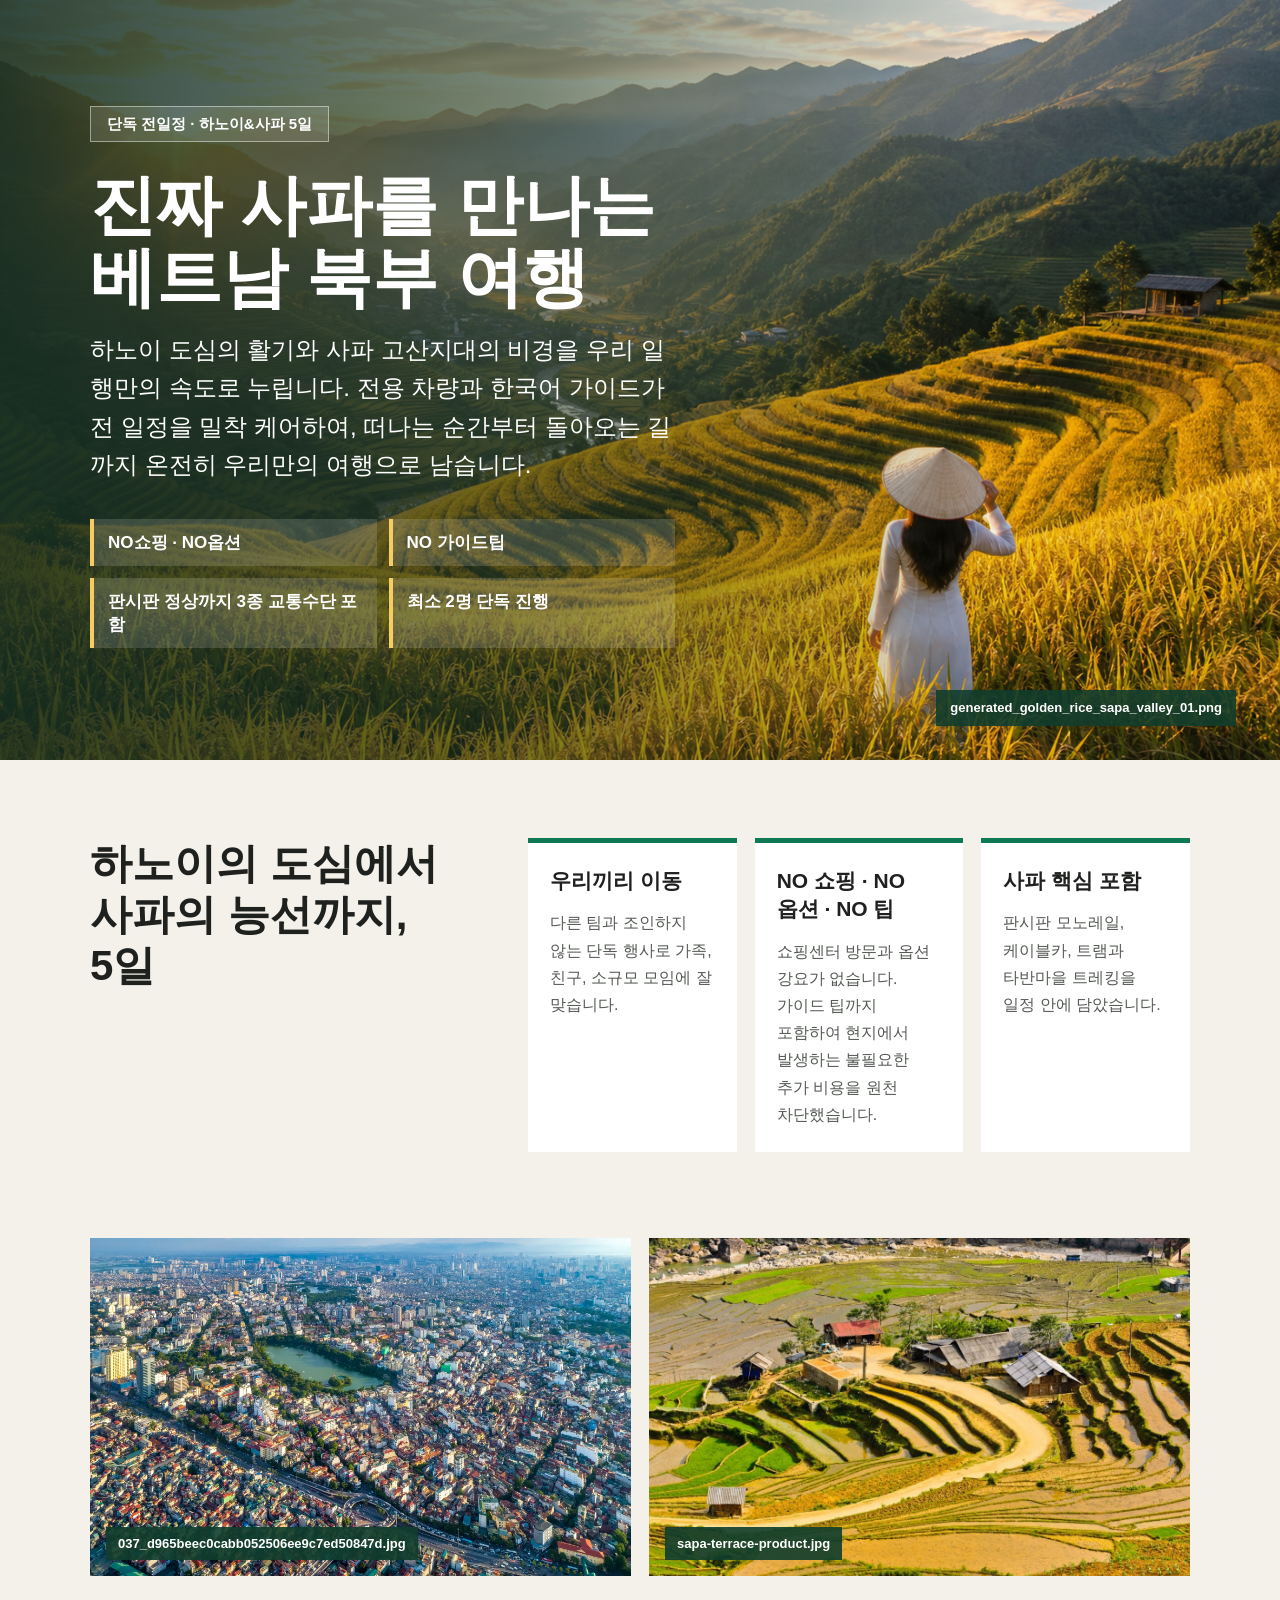
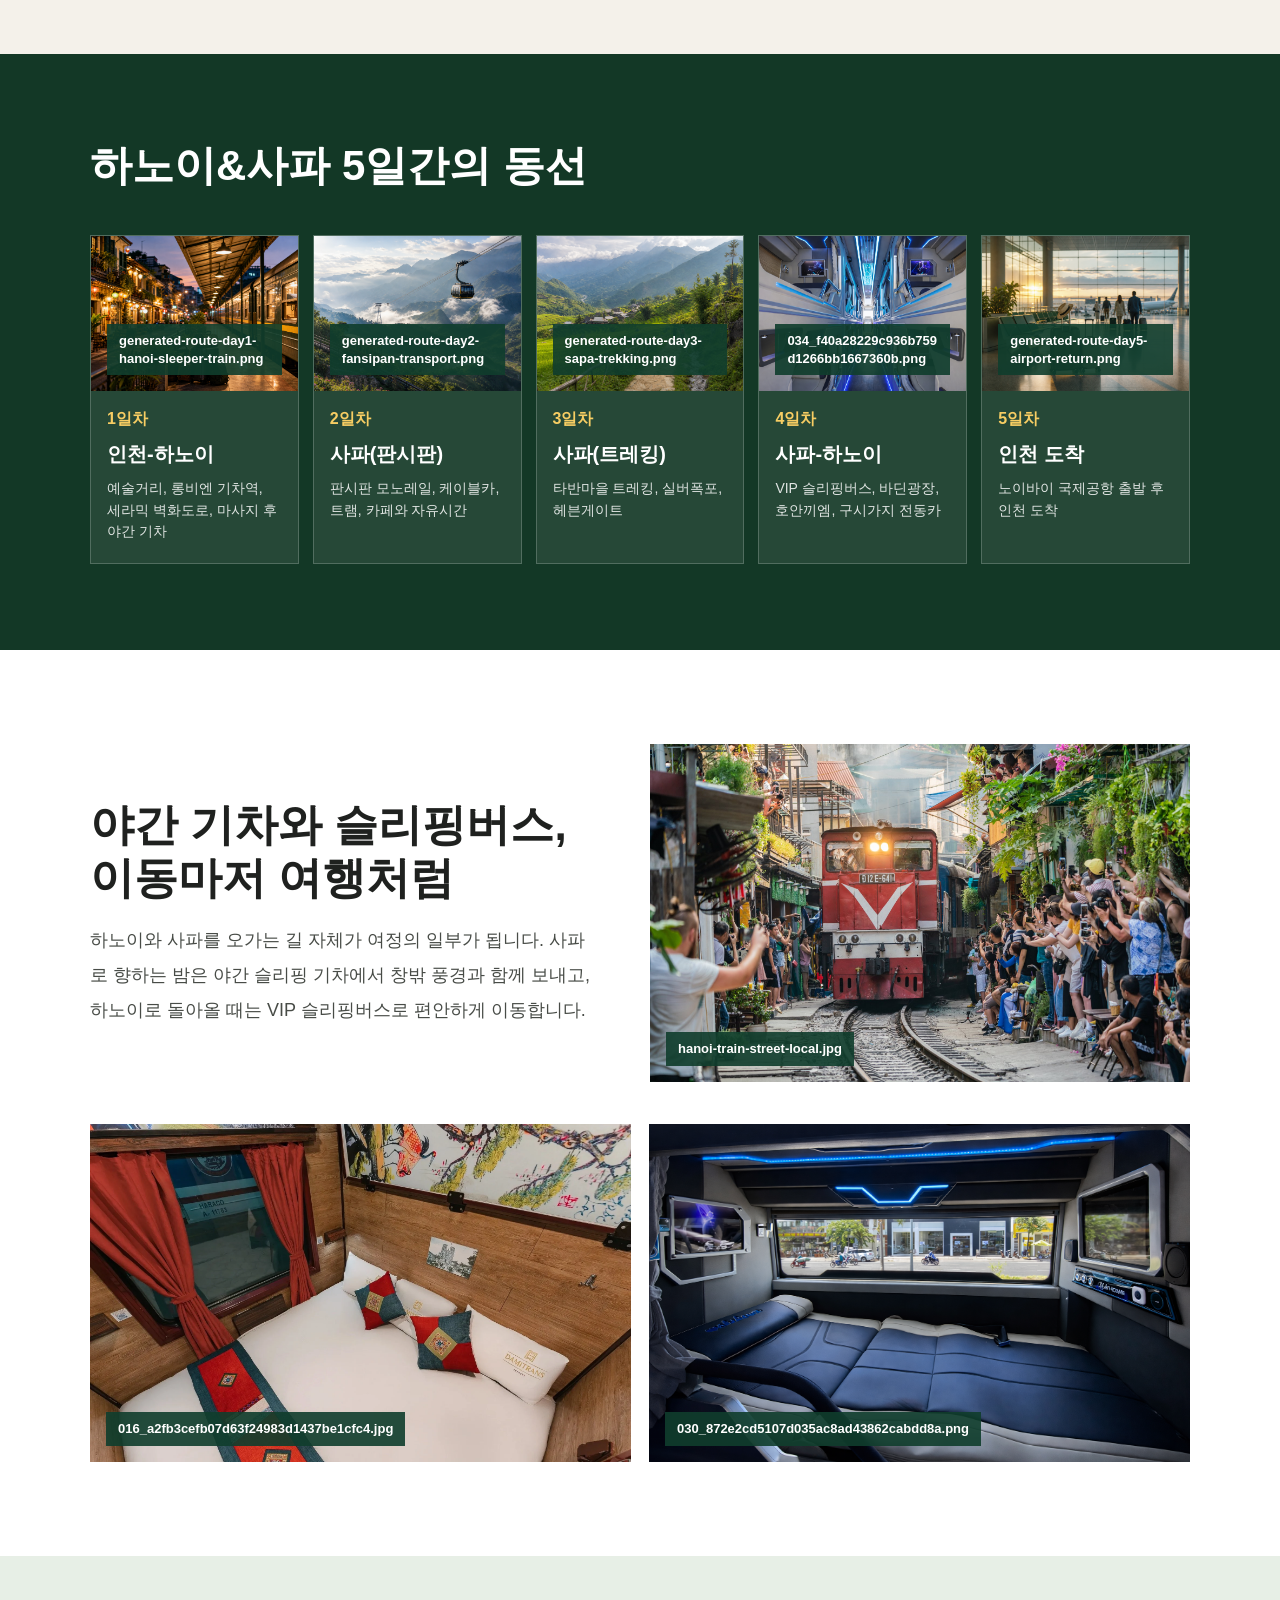
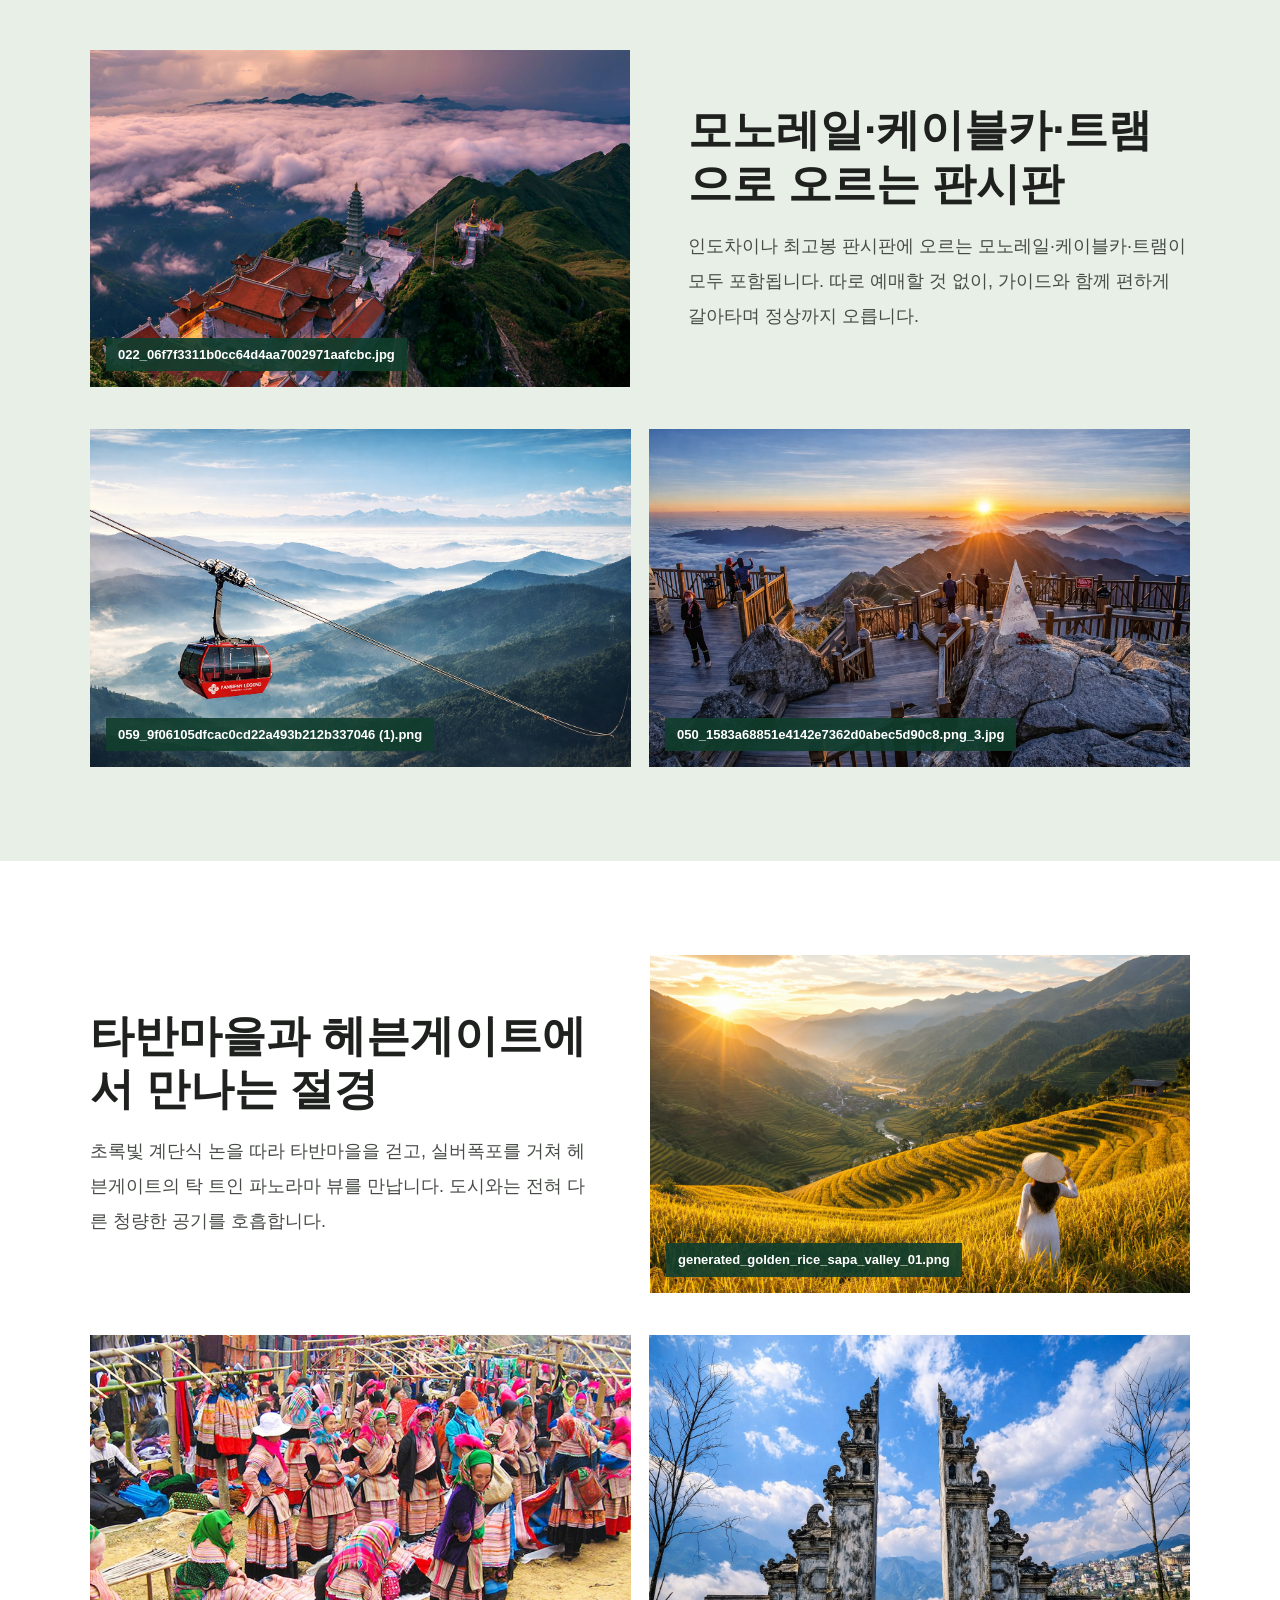
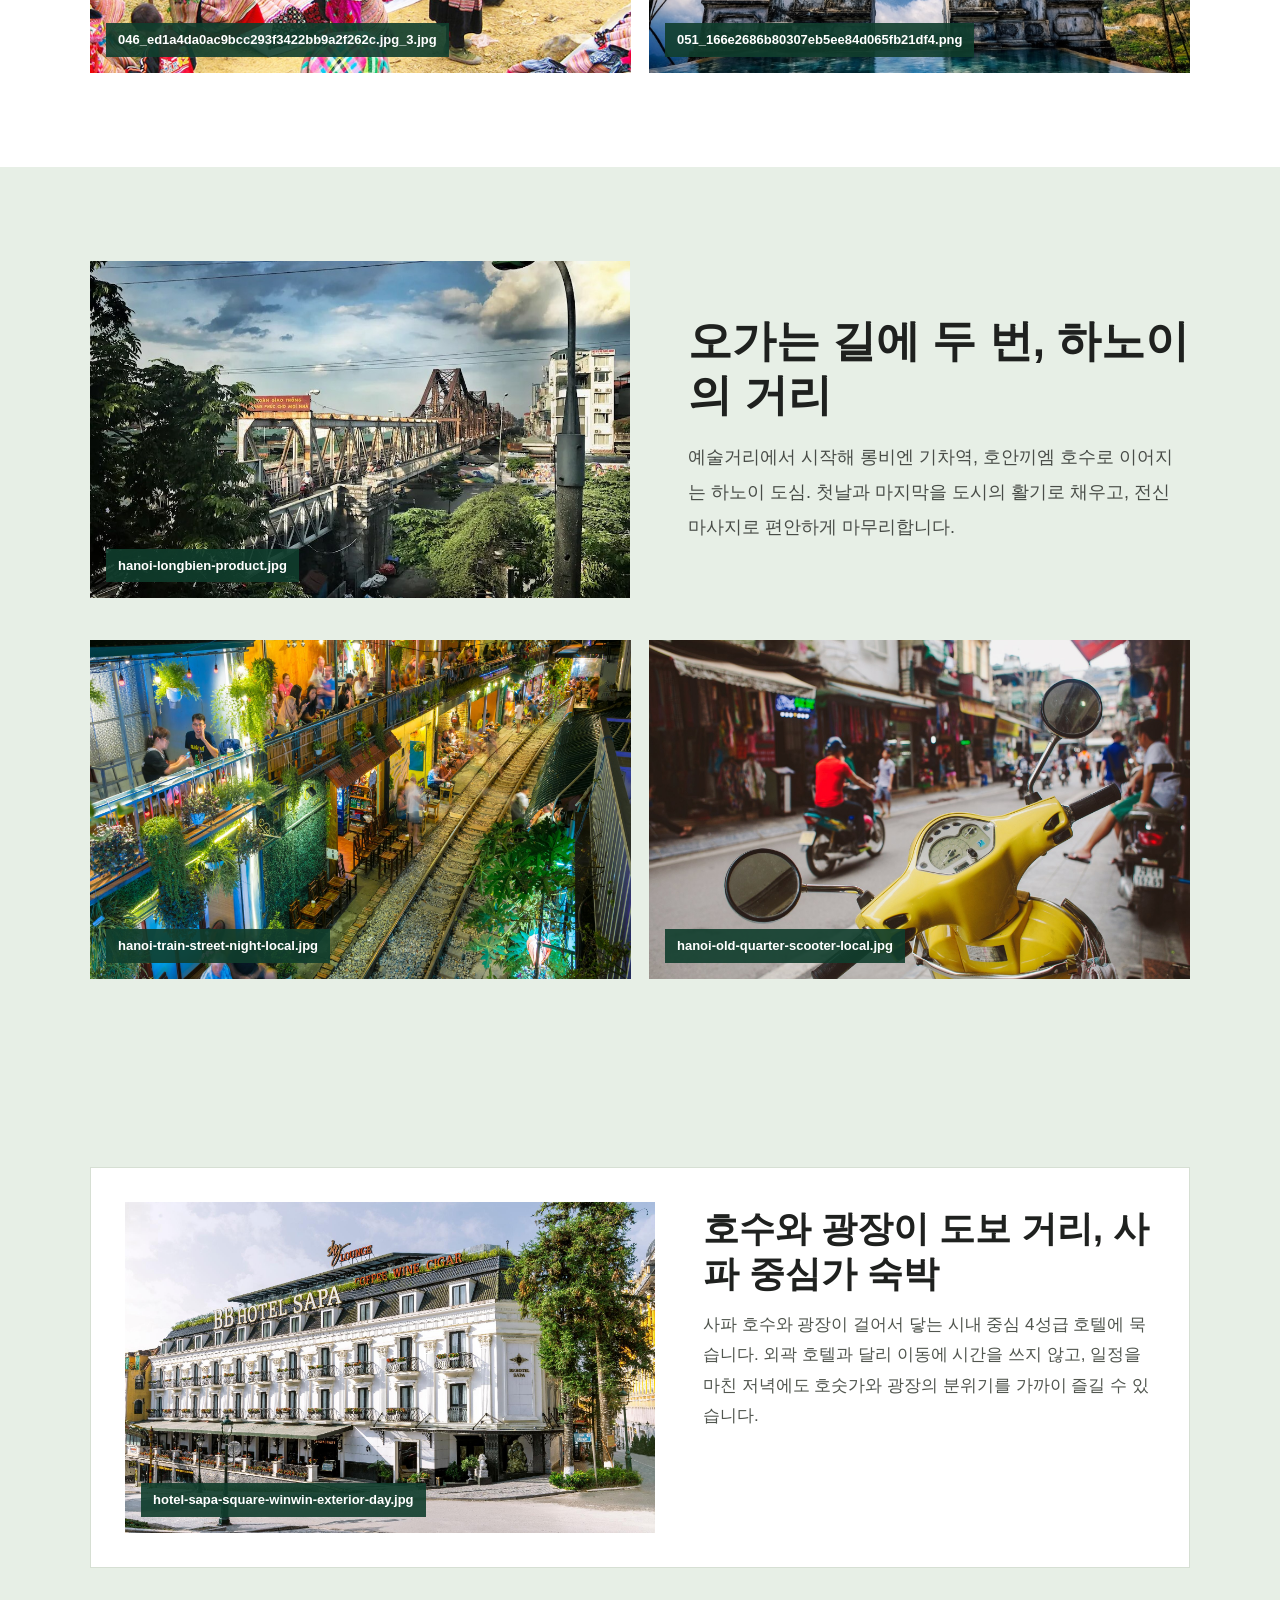
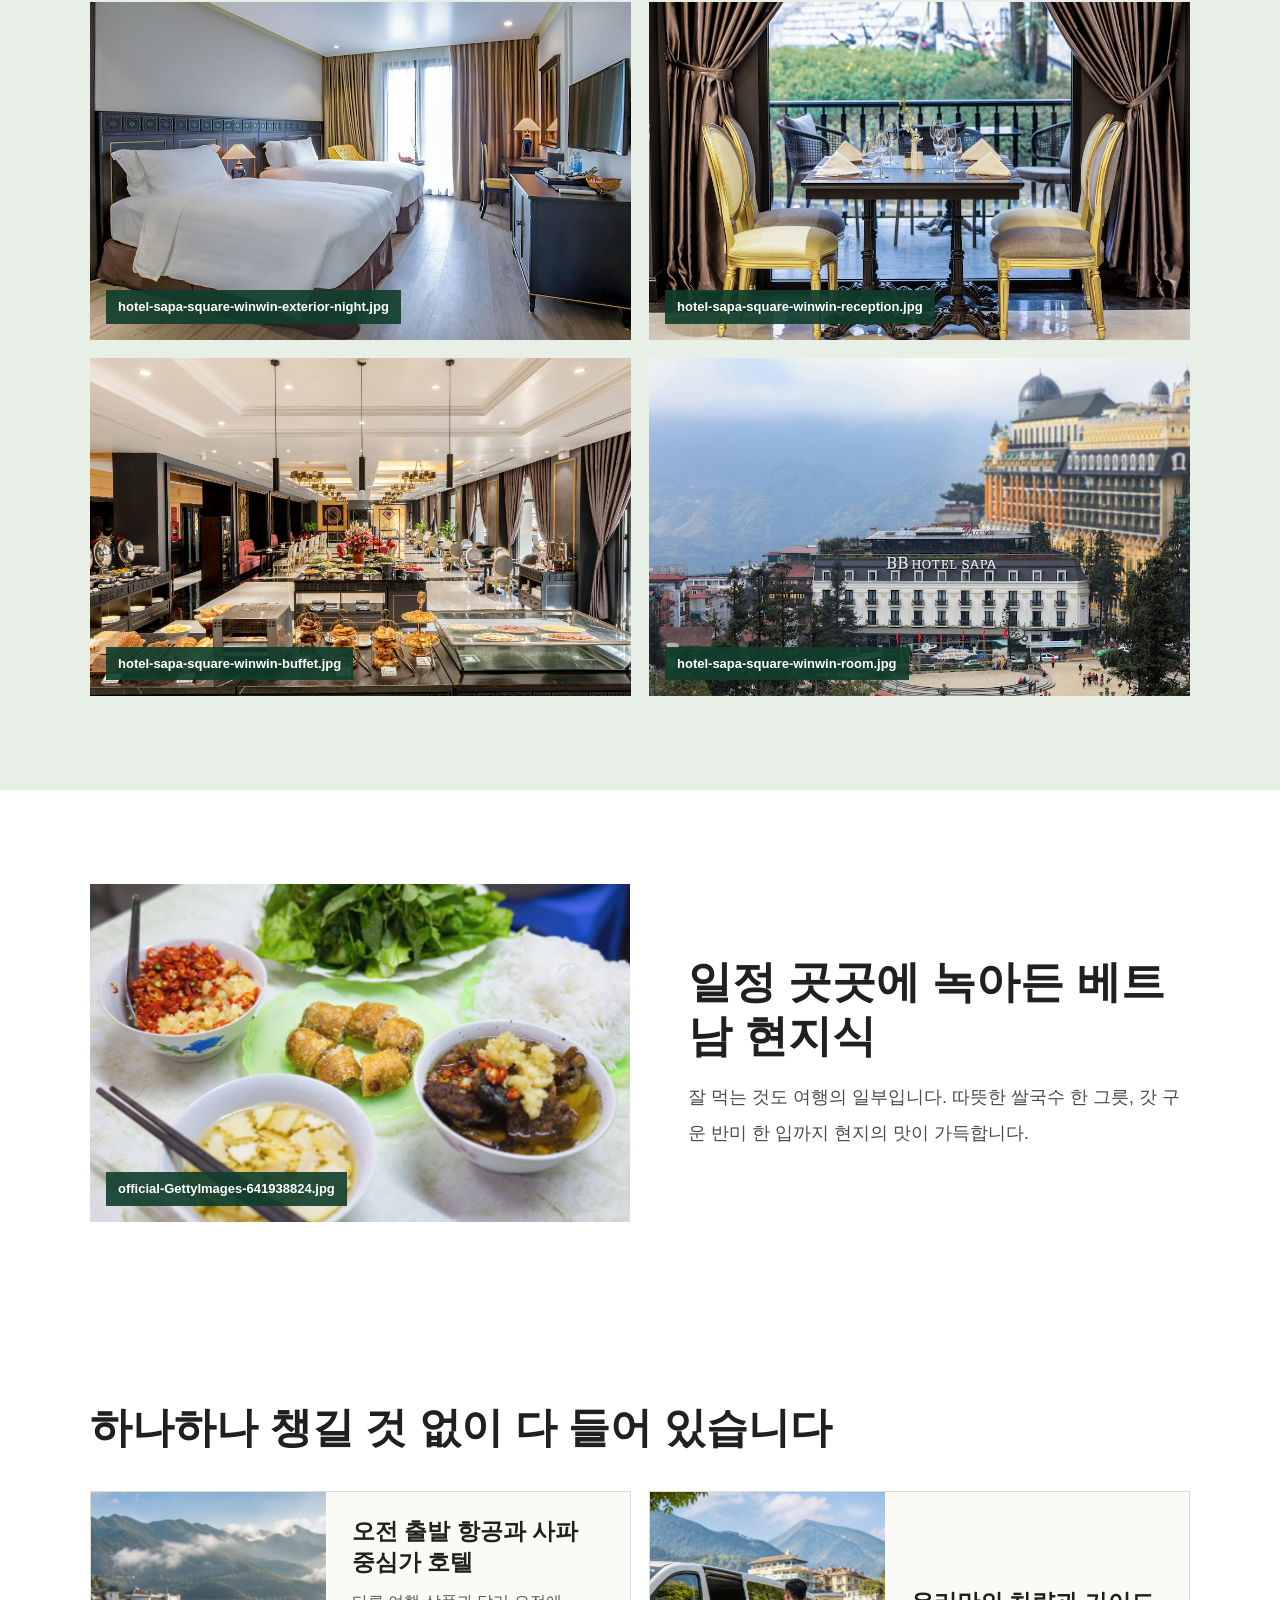
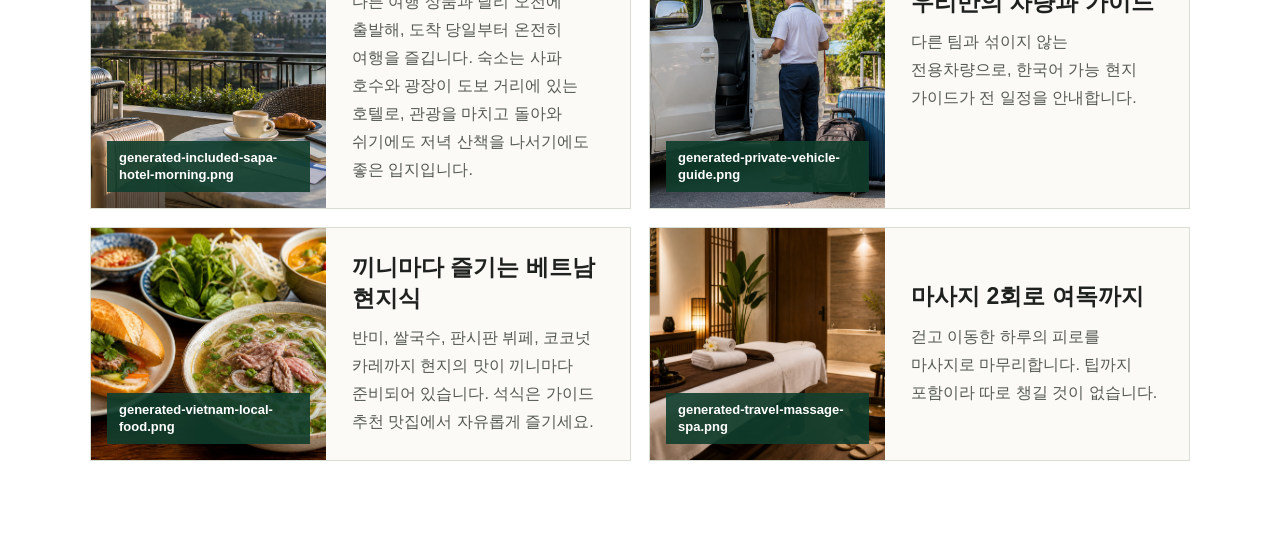
==== 3avn1-hanoi-sapa-5d-uriman/index.html @ 2ecdf0e8 "Add Hanoi Sapa designer handoff" ====
﻿<!doctype html>
<html lang="ko">
<head>
  <meta charset="utf-8">
  <meta name="viewport" content="width=1200">
  <title>[단독 전일정] 하노이&사파 5일 우리만</title>
  <style>
    * { box-sizing: border-box; }
    html, body { margin: 0; padding: 0; }
    body {
      min-width: 1180px;
      font-family: "Malgun Gothic", Arial, sans-serif;
      color: #1f211f;
      background: #f4f1ea;
      letter-spacing: 0;
      overflow-x: hidden;
    }
    a { color: inherit; text-decoration: none; }
    .page { width: 100%; overflow: hidden; }
    .section { width: 100%; }
    .inner { width: 1100px; margin: 0 auto; position: relative; }
    .hero {
      position: relative;
      min-height: 760px;
      background:
        linear-gradient(90deg, rgba(20, 45, 33, .88), rgba(20, 45, 33, .56) 42%, rgba(20, 45, 33, .04) 78%),
        url("assets/generated_golden_rice_sapa_valley_01.png") center/cover no-repeat;
      color: #fff;
    }
    .hero .inner { min-height: 760px; display: flex; align-items: center; }
    .hero-copy { width: 585px; padding-top: 30px; }
    .eyebrow {
      display: inline-flex;
      gap: 10px;
      align-items: center;
      height: 36px;
      padding: 0 16px;
      border: 1px solid rgba(255,255,255,.45);
      font-size: 15px;
      font-weight: 700;
      background: rgba(255,255,255,.12);
    }
    h1 {
      margin: 28px 0 18px;
      font-size: 66px;
      line-height: 1.08;
      font-weight: 900;
    }
    .hero-sub {
      margin: 0 0 34px;
      font-size: 24px;
      line-height: 1.6;
      font-weight: 500;
    }
    .hero-points {
      display: grid;
      grid-template-columns: repeat(2, 1fr);
      gap: 12px;
      margin: 0 0 36px;
      padding: 0;
      list-style: none;
    }
    .hero-points li {
      border-left: 4px solid #f7cd63;
      padding: 12px 14px;
      background: rgba(255,255,255,.14);
      font-size: 17px;
      font-weight: 700;
    }
    .hero-image-label {
      position: absolute;
      right: 44px;
      bottom: 34px;
      max-width: 360px;
      padding: 9px 14px;
      background: rgba(16, 61, 45, .88);
      color: #fff;
      font-size: 13px;
      font-weight: 900;
      line-height: 1.35;
      overflow-wrap: anywhere;
      pointer-events: auto;
      user-select: text;
      -webkit-user-select: text;
      cursor: text;
      z-index: 3;
    }
    .price-note { font-size: 14px; line-height: 1.55; opacity: .9; }
    .band-green { background: #103d2d; color: #fff; }
    .band-cream { background: #f4f1ea; }
    .band-white { background: #fff; }
    .band-mist { background: #e7efe6; }
    .lead-panel {
      padding: 78px 0 44px;
      display: grid;
      grid-template-columns: 390px 1fr;
      gap: 48px;
      align-items: start;
    }
    .lead-gallery { padding-bottom: 78px; }
    .nowrap { white-space: nowrap; }
    .section-title {
      margin: 0;
      font-size: 42px;
      line-height: 1.22;
      font-weight: 900;
    }
    .lead-text {
      margin: 10px 0 0;
      font-size: 19px;
      line-height: 1.9;
      color: #4b4d48;
    }
    .band-green .lead-text { color: rgba(255,255,255,.82); }
    .benefit-grid {
      display: grid;
      grid-template-columns: repeat(3, 1fr);
      gap: 18px;
    }
    .benefit {
      min-height: 178px;
      padding: 24px 22px;
      background: #fff;
      border-top: 5px solid #0d7a54;
    }
    .benefit strong {
      display: block;
      margin-bottom: 14px;
      font-size: 21px;
      line-height: 1.35;
      word-break: keep-all;
    }
    .benefit p {
      margin: 0;
      font-size: 16px;
      line-height: 1.7;
      color: #555a54;
      word-break: keep-all;
    }
    .route {
      padding: 86px 0;
      background: #133826;
      color: #fff;
    }
    .route .lead-text { color: rgba(255,255,255,.78); }
    .route-card-grid {
      margin-top: 44px;
      display: grid;
      grid-template-columns: repeat(5, 1fr);
      gap: 14px;
    }
    .route-card {
      overflow: hidden;
      background: rgba(255,255,255,.08);
      border: 1px solid rgba(255,255,255,.2);
    }
    .route-card figure { margin: 0; position: relative; overflow: hidden; background: #fff; }
    .route-card img { width: 100%; aspect-ratio: 4 / 3; object-fit: cover; display: block; }
    .route-copy {
      min-height: 164px;
      padding: 18px 16px 20px;
    }
    .day { display: block; color: #f7cd63; font-weight: 900; margin-bottom: 12px; }
    .route-copy h3 { margin: 0 0 10px; font-size: 20px; line-height: 1.28; }
    .route-copy p { margin: 0; font-size: 14px; line-height: 1.55; opacity: .86; word-break: keep-all; }
    .photo-slab { padding: 94px 0; }
    .split {
      display: grid;
      grid-template-columns: 540px 1fr;
      gap: 58px;
      align-items: center;
    }
    .split.reverse { grid-template-columns: 1fr 540px; }
    .photo {
      width: 100%;
      aspect-ratio: 16 / 10;
      object-fit: cover;
      display: block;
      background: #ddd;
    }
    .photo.tall { aspect-ratio: 4 / 5; }
    .labeled-photo {
      position: relative;
      margin: 0;
      overflow: hidden;
      background: #fff;
    }
    .image-label {
      position: absolute;
      left: 16px;
      bottom: 16px;
      max-width: calc(100% - 32px);
      padding: 8px 12px;
      background: rgba(16, 61, 45, .9);
      color: #fff;
      font-size: 13px;
      font-weight: 900;
      line-height: 1.35;
      overflow-wrap: anywhere;
    }
    .copy h2 {
      margin: 0 0 18px;
      font-size: 44px;
      line-height: 1.22;
      font-weight: 900;
    }
    .copy p {
      margin: 0;
      font-size: 18px;
      line-height: 1.95;
      color: #484c47;
    }
    .check-list {
      margin: 26px 0 0;
      padding: 0;
      list-style: none;
    }
    .check-list li {
      position: relative;
      padding-left: 22px;
      margin: 10px 0;
      font-size: 17px;
      line-height: 1.55;
      color: #333833;
    }
    .check-list li:before {
      content: "";
      position: absolute;
      left: 0;
      top: .72em;
      width: 8px;
      height: 8px;
      background: #0d7a54;
    }
    .gallery-2x2 {
      display: grid;
      grid-template-columns: repeat(2, 1fr);
      gap: 18px;
      margin-top: 42px;
    }
    .gallery-2x2 figure { margin: 0; background: #fff; position: relative; overflow: hidden; }
    .gallery-2x2 img { width: 100%; aspect-ratio: 16 / 10; object-fit: cover; display: block; }
    .route .gallery-2x2 { margin-top: 34px; }
    .hotel-gallery { margin-top: 34px; }
    .value-stack {
      padding: 86px 0;
      background: #fff;
    }
    .value-card-grid {
      display: grid;
      grid-template-columns: repeat(2, 1fr);
      gap: 18px;
      margin-top: 38px;
    }
    .value-card {
      display: grid;
      grid-template-columns: 235px 1fr;
      min-height: 214px;
      overflow: hidden;
      border: 1px solid #d9ded5;
      background: #fbfaf7;
    }
    .value-card figure { margin: 0; position: relative; overflow: hidden; background: #ddd; }
    .value-card img { width: 100%; height: 100%; min-height: 214px; object-fit: cover; display: block; }
    .value-copy {
      display: flex;
      flex-direction: column;
      justify-content: center;
      padding: 24px 26px;
    }
    .value-copy h3 { margin: 0 0 10px; font-size: 23px; line-height: 1.35; word-break: keep-all; }
    .value-copy p { margin: 0; font-size: 16px; line-height: 1.75; color: #565a54; word-break: keep-all; }
    .hotel {
      padding: 94px 0;
      background: #e7efe6;
    }
    .hotel-card {
      display: grid;
      grid-template-columns: 530px 1fr;
      gap: 48px;
      background: #fff;
      padding: 34px;
      border: 1px solid #d6dfd3;
    }
    .hotel-card .labeled-photo { align-self: start; }
    .hotel-card img { width: 100%; aspect-ratio: 16 / 10; object-fit: cover; display: block; }
    .hotel-card h2 { margin: 4px 0 14px; font-size: 36px; line-height: 1.25; }
    .hotel-card p { margin: 0; font-size: 17px; line-height: 1.8; color: #50554e; }
    .condition {
      padding: 84px 0;
      background: #163525;
      color: #fff;
    }
    .condition .box {
      display: grid;
      grid-template-columns: 340px 1fr;
      gap: 48px;
      align-items: start;
    }
    .price {
      padding: 26px;
      background: #f7cd63;
      color: #17251b;
    }
    .price b { display: block; font-size: 40px; margin-top: 6px; }
    .condition ul { margin: 0; padding: 0; list-style: none; }
    .condition li { margin: 0 0 13px; font-size: 17px; line-height: 1.7; color: rgba(255,255,255,.86); }
    .small { font-size: 14px; line-height: 1.7; color: rgba(255,255,255,.72); }
  </style>
</head>
<body>
  <main class="page">
    <section class="section hero">
      <div class="inner">
        <div class="hero-copy">
          <div class="eyebrow">단독 전일정 · 하노이&사파 5일</div>
          <h1>진짜 사파를 만나는<br>베트남 북부 여행</h1>
          <p class="hero-sub">하노이 도심의 활기와 사파 고산지대의 비경을 우리 일행만의 속도로 누립니다. 전용 차량과 한국어 가이드가 전 일정을 밀착 케어하여, 떠나는 순간부터 돌아오는 길까지 온전히 우리만의 여행으로 남습니다.</p>
          <ul class="hero-points">
            <li>NO쇼핑 · NO옵션</li>
            <li>NO 가이드팁</li>
            <li>판시판 정상까지 3종 교통수단 포함</li>
            <li>최소 2명 단독 진행</li>
          </ul>
        </div>
      </div>
      <span class="hero-image-label">generated_golden_rice_sapa_valley_01.png</span>
    </section>

    <section class="section band-cream">
      <div class="inner lead-panel">
        <div>
          <h2 class="section-title">하노이의 도심에서<br>사파의 능선까지, <span class="nowrap">5일</span></h2>
        </div>
        <div class="benefit-grid">
          <div class="benefit">
            <strong>우리끼리 이동</strong>
            <p>다른 팀과 조인하지 않는 단독 행사로 가족, 친구, 소규모 모임에 잘 맞습니다.</p>
          </div>
          <div class="benefit">
            <strong>NO 쇼핑 · NO 옵션 · NO 팁</strong>
            <p>쇼핑센터 방문과 옵션 강요가 없습니다. 가이드 팁까지 포함하여 현지에서 발생하는 불필요한 추가 비용을 원천 차단했습니다.</p>
          </div>
          <div class="benefit">
            <strong>사파 핵심 포함</strong>
            <p>판시판 모노레일, 케이블카, 트램과 타반마을 트레킹을 일정 안에 담았습니다.</p>
          </div>
        </div>
      </div>
      <div class="inner gallery-2x2 lead-gallery">
        <figure>
          <img src="assets/037_d965beec0cabb052506ee9c7ed50847d.jpg" alt="하노이 호안끼엠">
          <span class="image-label">037_d965beec0cabb052506ee9c7ed50847d.jpg</span>
        </figure>
        <figure>
          <img src="assets/sapa-terrace-product.jpg" alt="사파 계단식 논">
          <span class="image-label">sapa-terrace-product.jpg</span>
        </figure>
      </div>
    </section>

    <section class="section route">
      <div class="inner">
        <h2 class="section-title">하노이&사파 5일간의 동선</h2>
        <div class="route-card-grid">
          <article class="route-card">
            <figure>
              <img src="assets/generated-route-day1-hanoi-sleeper-train.png" alt="하노이에서 야간 기차로 이어지는 동선">
              <span class="image-label">generated-route-day1-hanoi-sleeper-train.png</span>
            </figure>
            <div class="route-copy">
              <span class="day">1일차</span>
              <h3>인천-하노이</h3>
              <p>예술거리, 롱비엔 기차역, 세라믹 벽화도로, 마사지 후 야간 기차</p>
            </div>
          </article>
          <article class="route-card">
            <figure>
              <img src="assets/generated-route-day2-fansipan-transport.png" alt="판시판으로 오르는 산악 교통">
              <span class="image-label">generated-route-day2-fansipan-transport.png</span>
            </figure>
            <div class="route-copy">
              <span class="day">2일차</span>
              <h3>사파(판시판)</h3>
              <p>판시판 모노레일, 케이블카, 트램, 카페와 자유시간</p>
            </div>
          </article>
          <article class="route-card">
            <figure>
              <img src="assets/generated-route-day3-sapa-trekking.png" alt="사파 계단식 논 트레킹 동선">
              <span class="image-label">generated-route-day3-sapa-trekking.png</span>
            </figure>
            <div class="route-copy">
              <span class="day">3일차</span>
              <h3>사파(트레킹)</h3>
              <p>타반마을 트레킹, 실버폭포, 헤븐게이트</p>
            </div>
          </article>
          <article class="route-card">
            <figure>
              <img src="assets/034_f40a28229c936b759d1266bb1667360b.png" alt="사파에서 하노이로 돌아오는 슬리핑버스">
              <span class="image-label">034_f40a28229c936b759d1266bb1667360b.png</span>
            </figure>
            <div class="route-copy">
              <span class="day">4일차</span>
              <h3>사파-하노이</h3>
              <p>VIP 슬리핑버스, 바딘광장, 호안끼엠, 구시가지 전동카</p>
            </div>
          </article>
          <article class="route-card">
            <figure>
              <img src="assets/generated-route-day5-airport-return.png" alt="하노이 공항에서 귀국하는 동선">
              <span class="image-label">generated-route-day5-airport-return.png</span>
            </figure>
            <div class="route-copy">
              <span class="day">5일차</span>
              <h3>인천 도착</h3>
              <p>노이바이 국제공항 출발 후 인천 도착</p>
            </div>
          </article>
        </div>
      </div>
    </section>

    <section class="section photo-slab band-white">
      <div class="inner split reverse">
        <div class="copy">
          <h2>야간 기차와 슬리핑버스, 이동마저 여행처럼</h2>
          <p>하노이와 사파를 오가는 길 자체가 여정의 일부가 됩니다. 사파로 향하는 밤은 야간 슬리핑 기차에서 창밖 풍경과 함께 보내고, 하노이로 돌아올 때는 VIP 슬리핑버스로 편안하게 이동합니다.</p>
        </div>
        <figure class="labeled-photo">
          <img class="photo" src="assets/hanoi-train-street-local.jpg" alt="하노이 열차">
          <span class="image-label">hanoi-train-street-local.jpg</span>
        </figure>
      </div>
      <div class="inner gallery-2x2">
        <figure>
          <img src="assets/016_a2fb3cefb07d63f24983d1437be1cfc4.jpg" alt="롱비엔 기차역">
          <span class="image-label">016_a2fb3cefb07d63f24983d1437be1cfc4.jpg</span>
        </figure>
        <figure>
          <img src="assets/030_872e2cd5107d035ac8ad43862cabdd8a.png" alt="하노이 기차역">
          <span class="image-label">030_872e2cd5107d035ac8ad43862cabdd8a.png</span>
        </figure>
      </div>
    </section>

    <section class="section photo-slab band-mist">
      <div class="inner split">
        <figure class="labeled-photo">
          <img class="photo" src="assets/022_06f7f3311b0cc64d4aa7002971aafcbc.jpg" alt="판시판 케이블카">
          <span class="image-label">022_06f7f3311b0cc64d4aa7002971aafcbc.jpg</span>
        </figure>
        <div class="copy">
          <h2>모노레일·케이블카·트램으로 오르는 판시판</h2>
          <p>인도차이나 최고봉 판시판에 오르는 모노레일·케이블카·트램이 모두 포함됩니다. 따로 예매할 것 없이, 가이드와 함께 편하게 갈아타며 정상까지 오릅니다.</p>
        </div>
      </div>
      <div class="inner gallery-2x2">
        <figure>
          <img src="assets/059_9f06105dfcac0cd22a493b212b337046 (1).png" alt="판시판 케이블카">
          <span class="image-label">059_9f06105dfcac0cd22a493b212b337046 (1).png</span>
        </figure>
        <figure>
          <img src="assets/050_1583a68851e4142e7362d0abec5d90c8.png_3.jpg" alt="판시판 정상">
          <span class="image-label">050_1583a68851e4142e7362d0abec5d90c8.png_3.jpg</span>
        </figure>
      </div>
    </section>

    <section class="section photo-slab band-white">
      <div class="inner split reverse">
        <div class="copy">
          <h2>타반마을과 헤븐게이트에서 만나는 절경</h2>
          <p>초록빛 계단식 논을 따라 타반마을을 걷고, 실버폭포를 거쳐 헤븐게이트의 탁 트인 파노라마 뷰를 만납니다. 도시와는 전혀 다른 청량한 공기를 호흡합니다.</p>
        </div>
        <figure class="labeled-photo">
          <img class="photo" src="assets/generated_golden_rice_sapa_valley_01.png" alt="타반마을 계곡">
          <span class="image-label">generated_golden_rice_sapa_valley_01.png</span>
        </figure>
      </div>
      <div class="inner gallery-2x2">
        <figure>
          <img src="assets/046_ed1a4da0ac9bcc293f3422bb9a2f262c.jpg_3.jpg" alt="사파 계단식 논">
          <span class="image-label">046_ed1a4da0ac9bcc293f3422bb9a2f262c.jpg_3.jpg</span>
        </figure>
        <figure>
          <img src="assets/051_166e2686b80307eb5ee84d065fb21df4.png" alt="사파 계단식 논">
          <span class="image-label">051_166e2686b80307eb5ee84d065fb21df4.png</span>
        </figure>
      </div>
    </section>

    <section class="section photo-slab band-mist">
      <div class="inner split">
        <figure class="labeled-photo">
          <img class="photo" src="assets/hanoi-longbien-product.jpg" alt="하노이 호안끼엠 야경">
          <span class="image-label">hanoi-longbien-product.jpg</span>
        </figure>
        <div class="copy">
          <h2>오가는 길에 두 번, 하노이의 거리</h2>
          <p>예술거리에서 시작해 롱비엔 기차역, 호안끼엠 호수로 이어지는 하노이 도심. 첫날과 마지막을 도시의 활기로 채우고, 전신 마사지로 편안하게 마무리합니다.</p>
        </div>
      </div>
      <div class="inner gallery-2x2">
        <figure>
          <img src="assets/hanoi-train-street-night-local.jpg" alt="하노이 거리">
          <span class="image-label">hanoi-train-street-night-local.jpg</span>
        </figure>
        <figure>
          <img src="assets/hanoi-old-quarter-scooter-local.jpg" alt="하노이 구시가지">
          <span class="image-label">hanoi-old-quarter-scooter-local.jpg</span>
        </figure>
      </div>
    </section>

    <section class="section hotel">
      <div class="inner hotel-card">
        <figure class="labeled-photo">
          <img src="assets/hotel-sapa-square-winwin-exterior-day.jpg" alt="호텔 사파 스퀘어 외관">
          <span class="image-label">hotel-sapa-square-winwin-exterior-day.jpg</span>
        </figure>
        <div>
          <h2>호수와 광장이 도보 거리, 사파 중심가 숙박</h2>
          <p>사파 호수와 광장이 걸어서 닿는 시내 중심 4성급 호텔에 묵습니다. 외곽 호텔과 달리 이동에 시간을 쓰지 않고, 일정을 마친 저녁에도 호숫가와 광장의 분위기를 가까이 즐길 수 있습니다.</p>
        </div>
      </div>
      <div class="inner gallery-2x2 hotel-gallery">
        <figure>
          <img src="assets/hotel-sapa-square-winwin-exterior-night.jpg" alt="호텔 사파 스퀘어 야간 외관">
          <span class="image-label">hotel-sapa-square-winwin-exterior-night.jpg</span>
        </figure>
        <figure>
          <img src="assets/hotel-sapa-square-winwin-reception.jpg" alt="호텔 사파 스퀘어 리셉션">
          <span class="image-label">hotel-sapa-square-winwin-reception.jpg</span>
        </figure>
        <figure>
          <img src="assets/hotel-sapa-square-winwin-buffet.jpg" alt="호텔 사파 스퀘어 레스토랑">
          <span class="image-label">hotel-sapa-square-winwin-buffet.jpg</span>
        </figure>
        <figure>
          <img src="assets/hotel-sapa-square-winwin-room.jpg" alt="호텔 사파 스퀘어 객실">
          <span class="image-label">hotel-sapa-square-winwin-room.jpg</span>
        </figure>
      </div>
    </section>

    <section class="section photo-slab band-white">
      <div class="inner split">
        <figure class="labeled-photo">
          <img class="photo" src="assets/official-GettyImages-641938824.jpg" alt="베트남 현지식">
          <span class="image-label">official-GettyImages-641938824.jpg</span>
        </figure>
        <div class="copy">
          <h2>일정 곳곳에 녹아든 베트남 현지식</h2>
          <p>잘 먹는 것도 여행의 일부입니다. 따뜻한 쌀국수 한 그릇, 갓 구운 반미 한 입까지 현지의 맛이 가득합니다.</p>
        </div>
      </div>
    </section>

    <section class="section value-stack">
      <div class="inner">
        <h2 class="section-title">하나하나 챙길 것 없이 다 들어 있습니다</h2>
        <div class="value-card-grid">
          <article class="value-card">
            <figure>
              <img src="assets/generated-included-sapa-hotel-morning.png" alt="사파 중심 호텔과 오전 출발 분위기">
              <span class="image-label">generated-included-sapa-hotel-morning.png</span>
            </figure>
            <div class="value-copy">
              <h3>오전 출발 항공과 사파 중심가 호텔</h3>
              <p>다른 여행 상품과 달리 오전에 출발해, 도착 당일부터 온전히 여행을 즐깁니다. 숙소는 사파 호수와 광장이 도보 거리에 있는 호텔로, 관광을 마치고 돌아와 쉬기에도 저녁 산책을 나서기에도 좋은 입지입니다.</p>
            </div>
          </article>
          <article class="value-card">
            <figure>
              <img src="assets/generated-private-vehicle-guide.png" alt="전용차량과 현지 가이드">
              <span class="image-label">generated-private-vehicle-guide.png</span>
            </figure>
            <div class="value-copy">
              <h3>우리만의 차량과 가이드</h3>
              <p>다른 팀과 섞이지 않는 전용차량으로, 한국어 가능 현지 가이드가 전 일정을 안내합니다.</p>
            </div>
          </article>
          <article class="value-card">
            <figure>
              <img src="assets/generated-vietnam-local-food.png" alt="베트남 현지식">
              <span class="image-label">generated-vietnam-local-food.png</span>
            </figure>
            <div class="value-copy">
              <h3>끼니마다 즐기는 베트남 현지식</h3>
              <p>반미, 쌀국수, 판시판 뷔페, 코코넛 카레까지 현지의 맛이 끼니마다 준비되어 있습니다. 석식은 가이드 추천 맛집에서 자유롭게 즐기세요.</p>
            </div>
          </article>
          <article class="value-card">
            <figure>
              <img src="assets/generated-travel-massage-spa.png" alt="마사지와 휴식">
              <span class="image-label">generated-travel-massage-spa.png</span>
            </figure>
            <div class="value-copy">
              <h3>마사지 2회로 여독까지</h3>
              <p>걷고 이동한 하루의 피로를 마사지로 마무리합니다. 팁까지 포함이라 따로 챙길 것이 없습니다.</p>
            </div>
          </article>
        </div>
      </div>
    </section>

  </main>
</body>
</html>
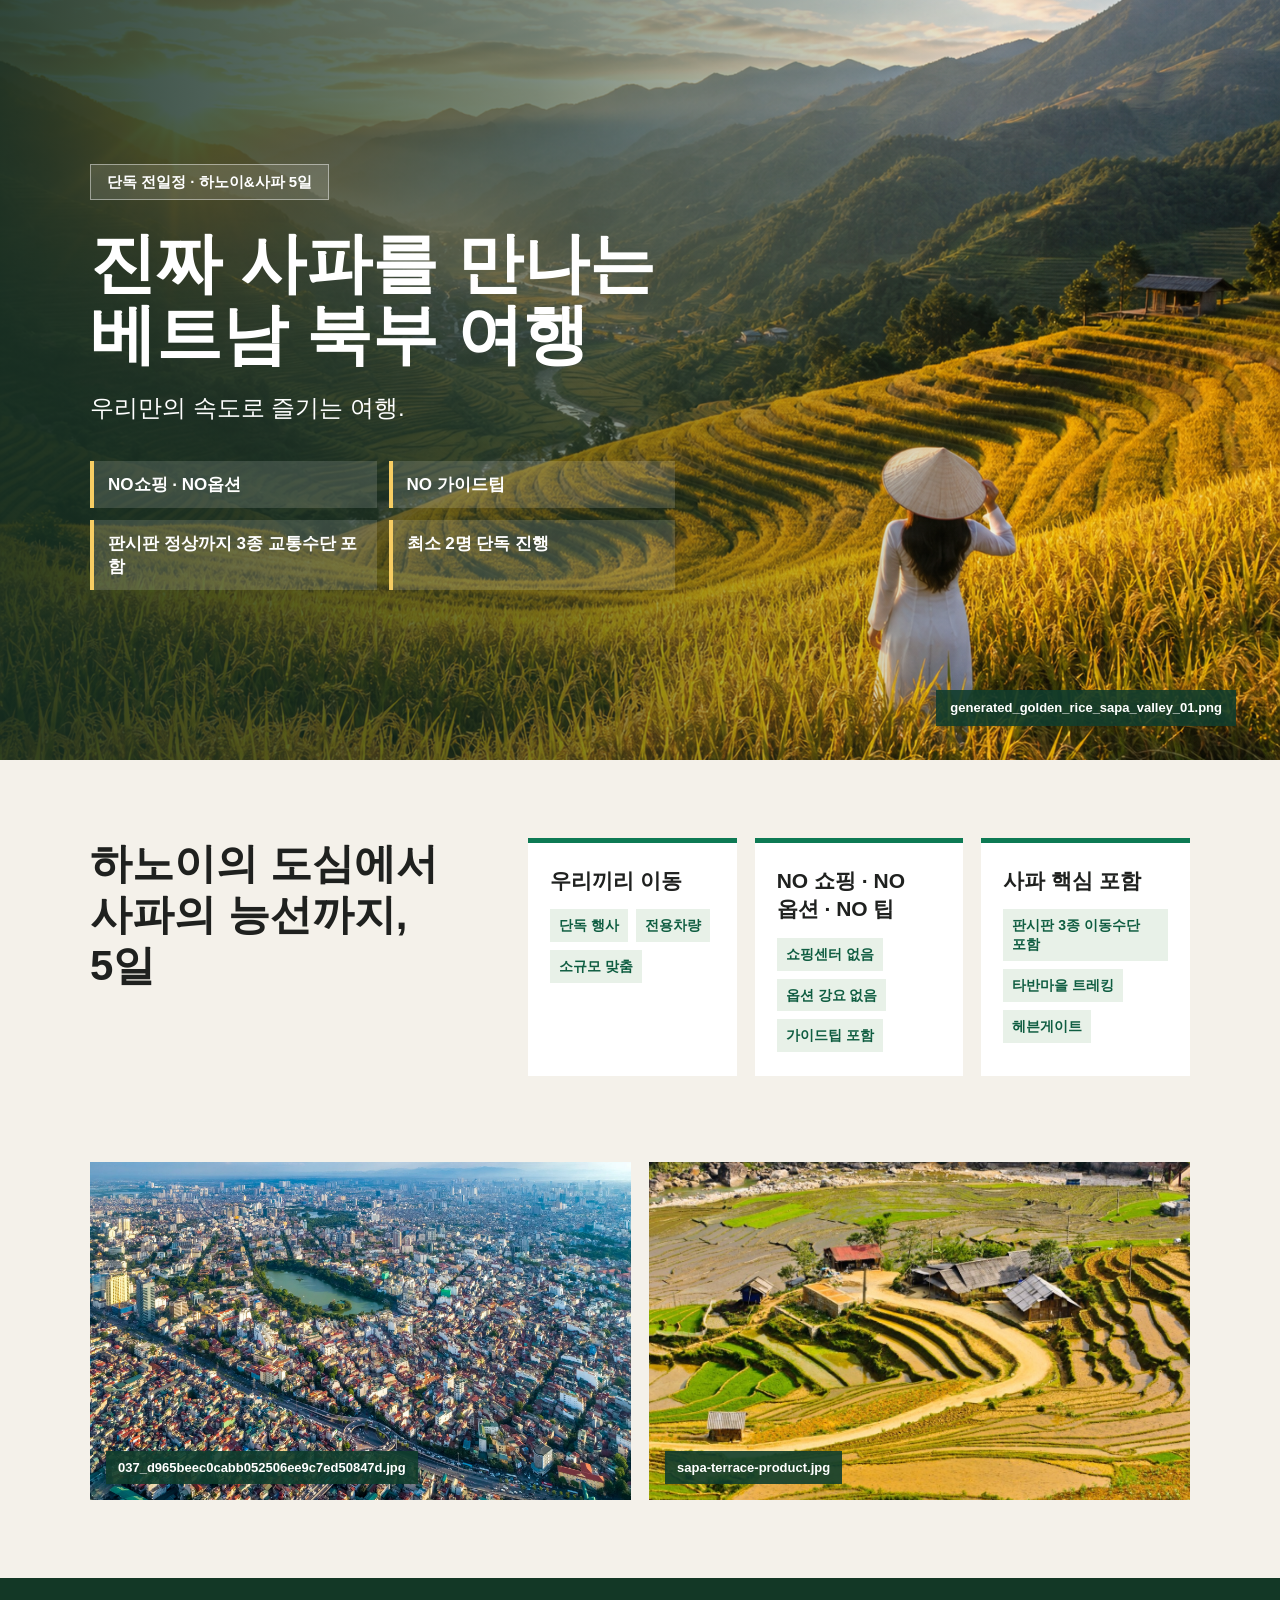
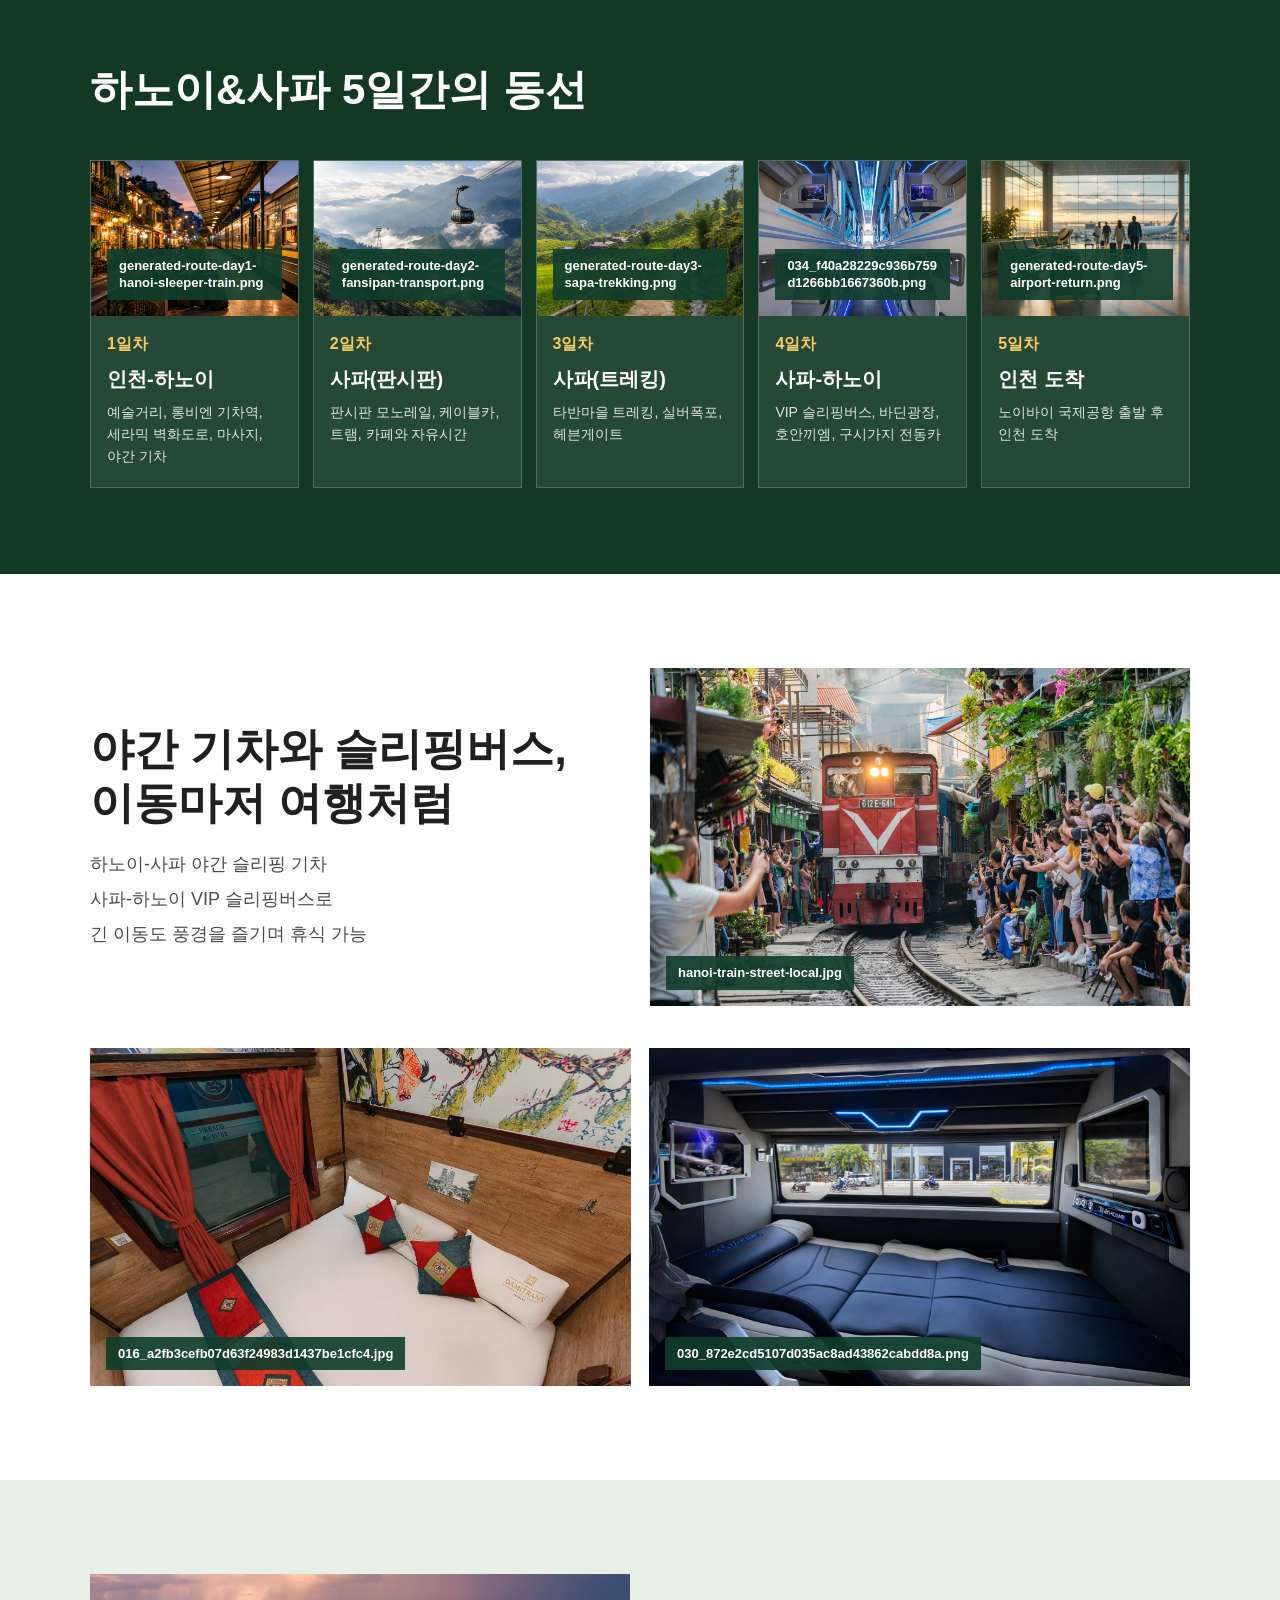
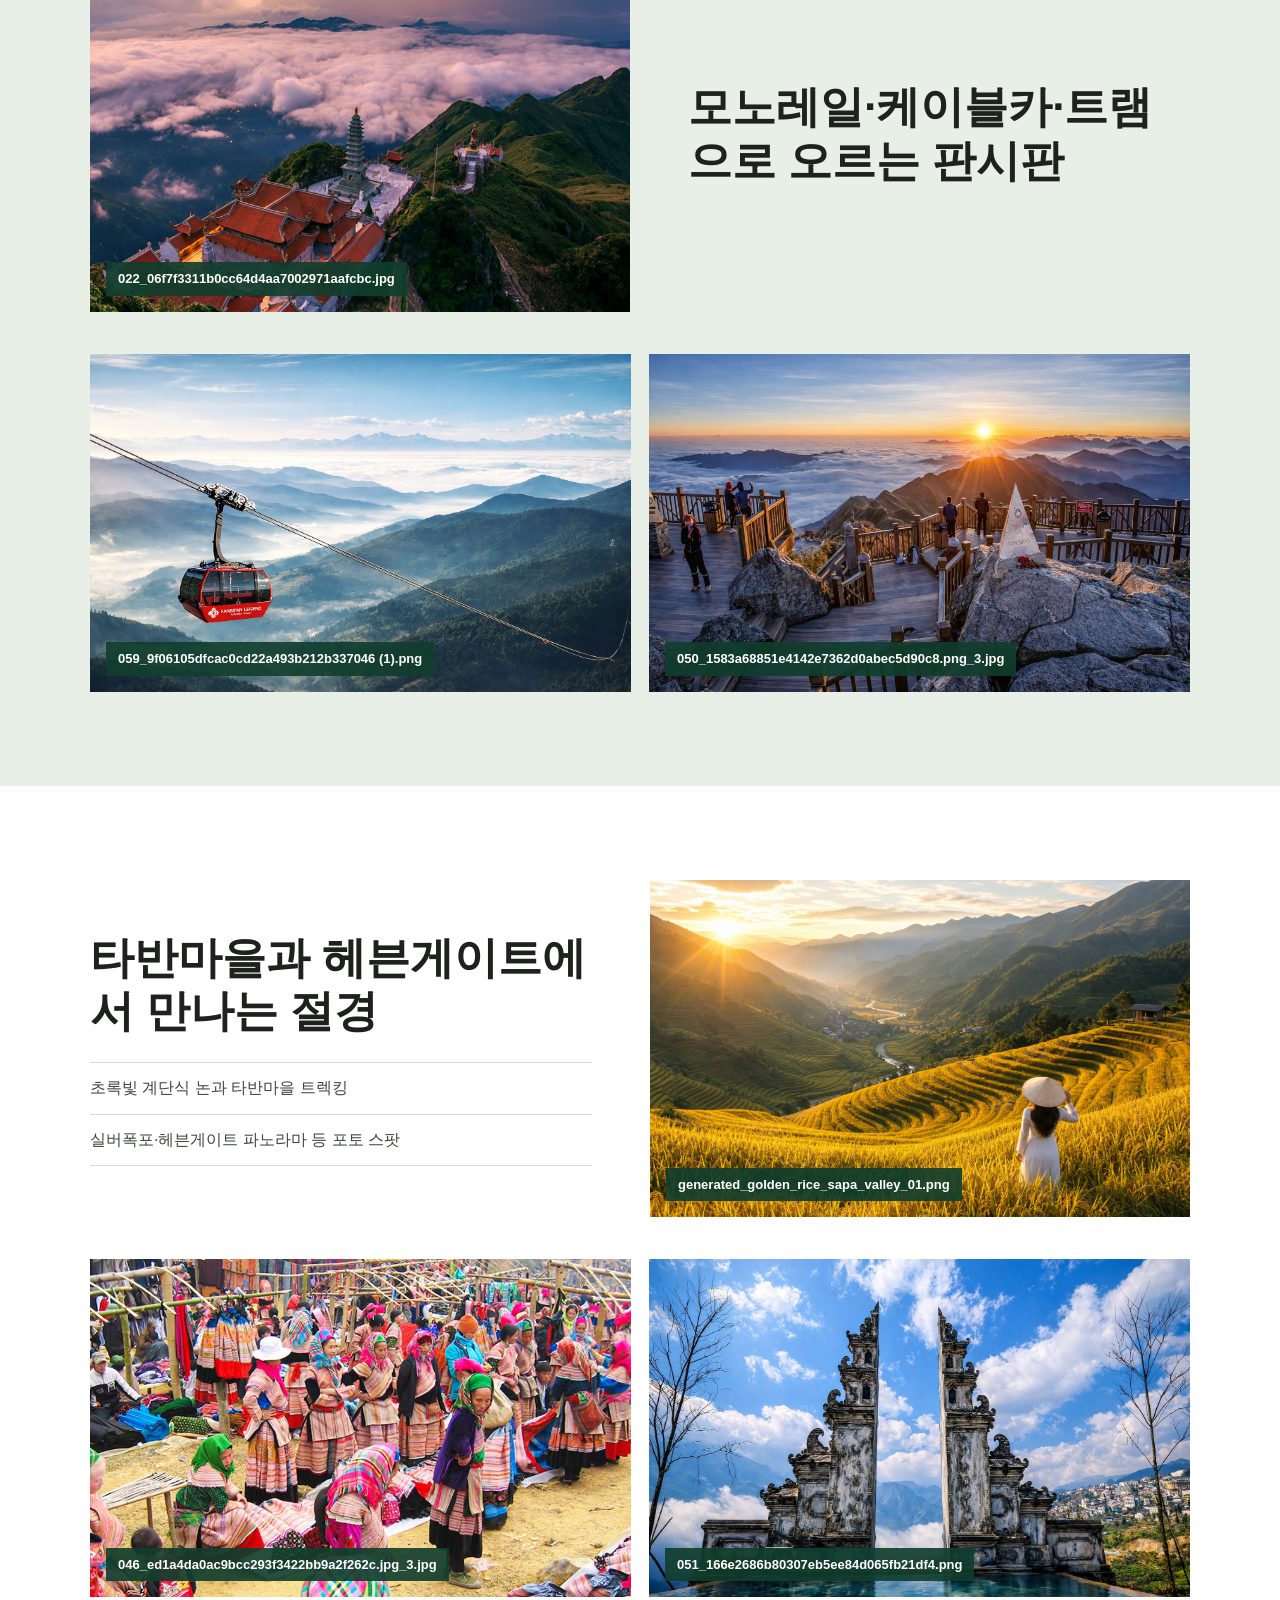
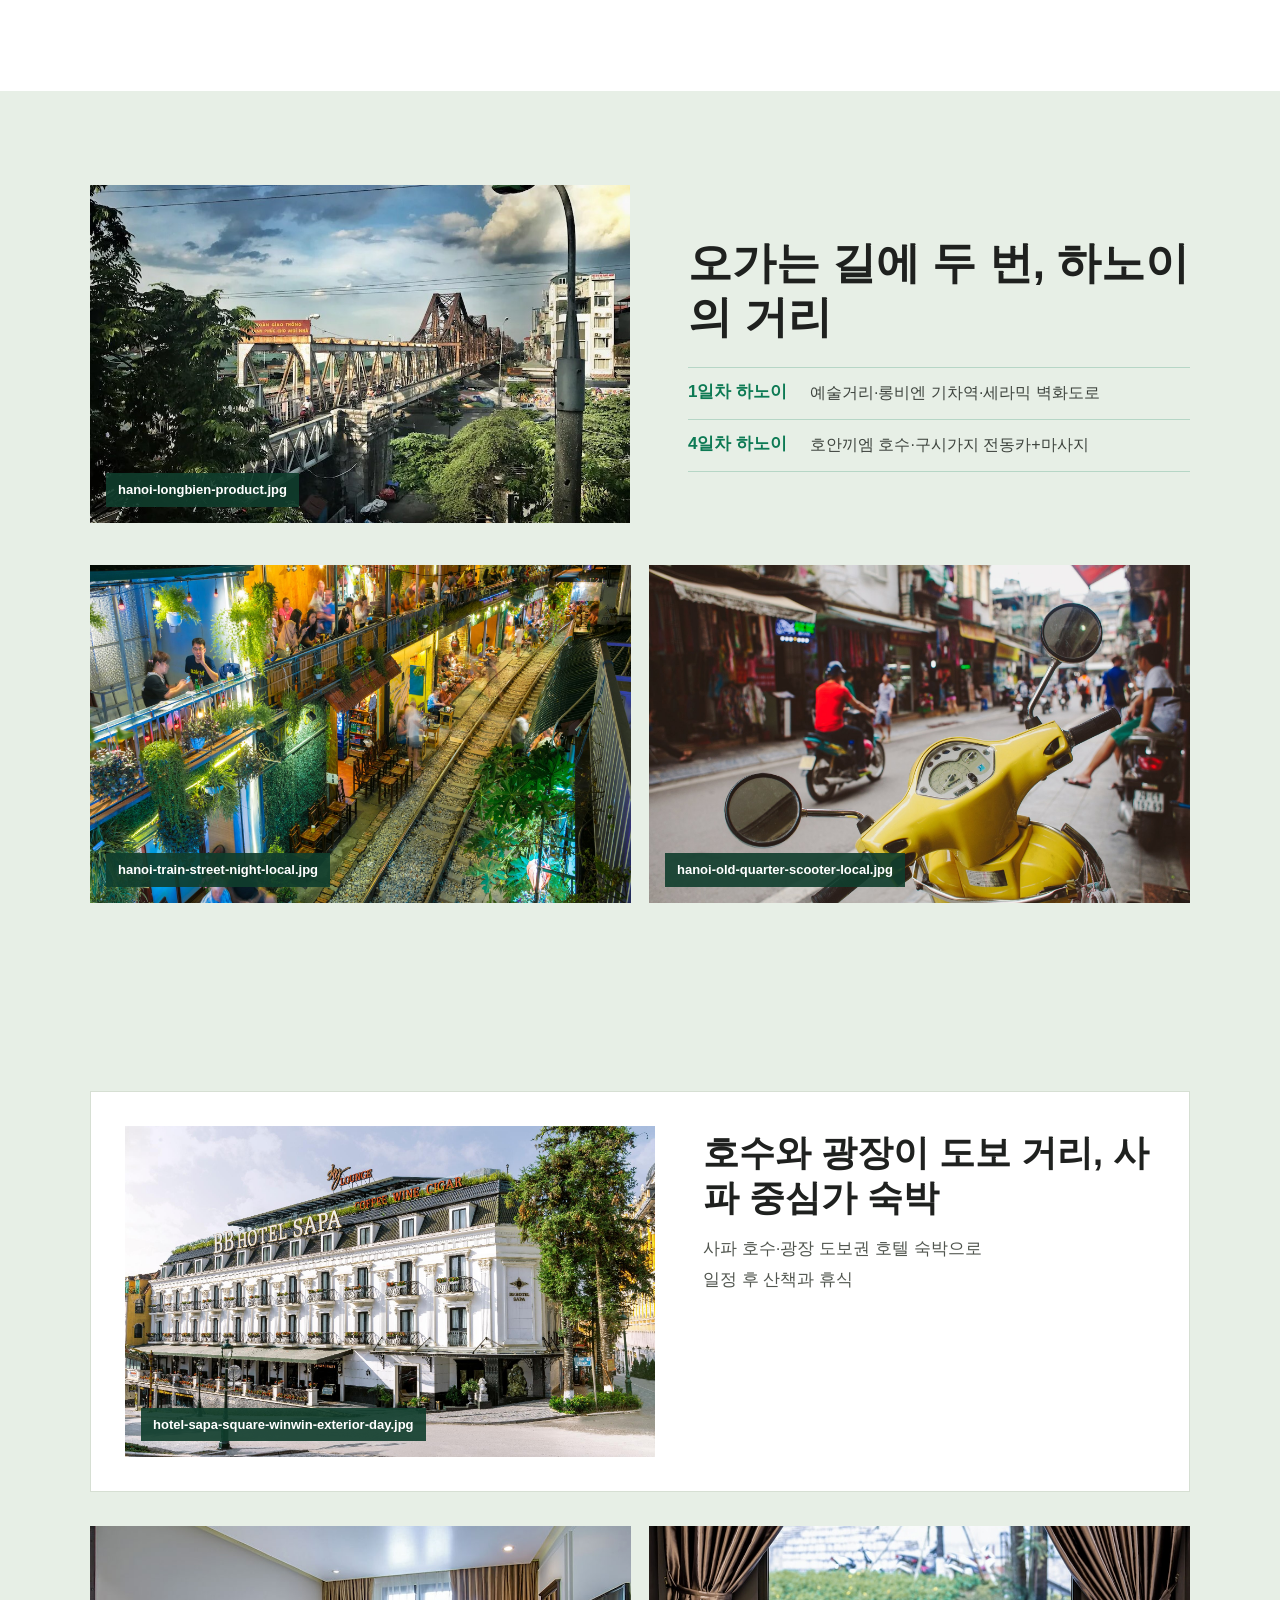
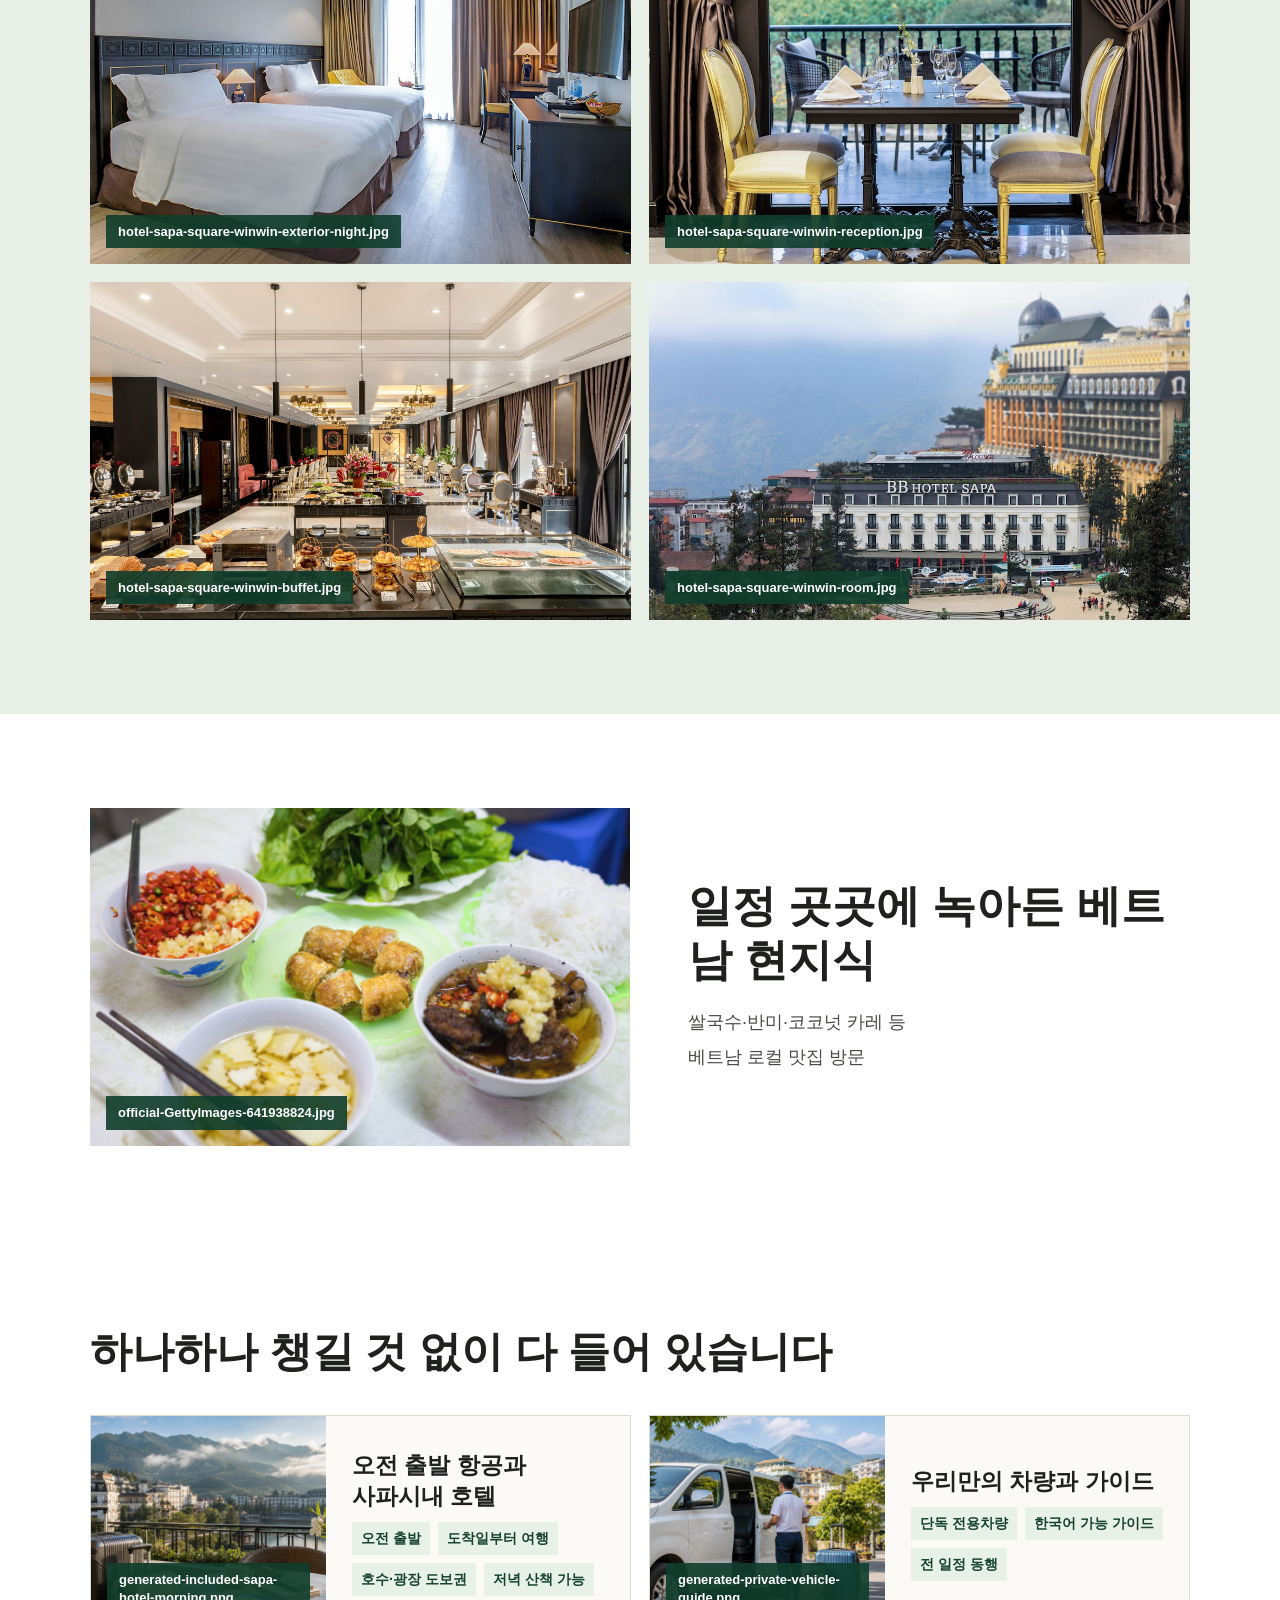
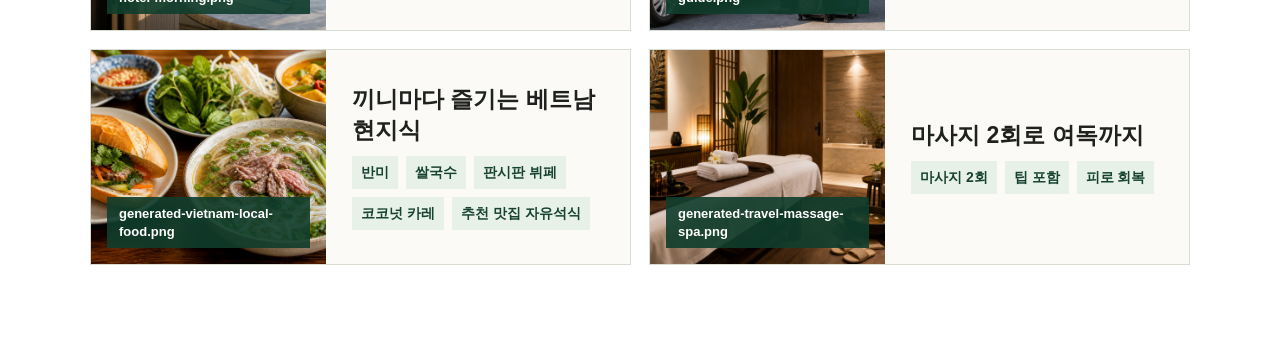
==== commit 56c15912: "Update Hanoi Sapa detail copy" ====
--- a/3avn1-hanoi-sapa-5d-uriman/index.html
+++ b/3avn1-hanoi-sapa-5d-uriman/index.html
@@ -48,6 +48,7 @@
     }
     .hero-sub {
       margin: 0 0 34px;
+      max-width: 560px;
       font-size: 24px;
       line-height: 1.6;
       font-weight: 500;
@@ -137,6 +138,23 @@
       color: #555a54;
       word-break: keep-all;
     }
+    .benefit-tags {
+      display: flex;
+      flex-wrap: wrap;
+      gap: 8px;
+      margin: 0;
+      padding: 0;
+      list-style: none;
+    }
+    .benefit-tags li {
+      padding: 7px 9px;
+      background: #e8f1e8;
+      color: #0f5d41;
+      font-size: 14px;
+      line-height: 1.35;
+      font-weight: 900;
+      word-break: keep-all;
+    }
     .route {
       padding: 86px 0;
       background: #133826;
@@ -210,6 +228,34 @@
       line-height: 1.95;
       color: #484c47;
     }
+    .keyword-list {
+      display: grid;
+      gap: 0;
+      margin: 24px 0 0;
+      padding: 0;
+      list-style: none;
+    }
+    .keyword-list li {
+      display: grid;
+      grid-template-columns: 106px 1fr;
+      gap: 16px;
+      align-items: start;
+      padding: 13px 0;
+      border-top: 1px solid rgba(13, 122, 84, .22);
+      font-size: 16px;
+      line-height: 1.55;
+      color: #3f453f;
+      word-break: keep-all;
+    }
+    .keyword-list li:last-child { border-bottom: 1px solid rgba(13, 122, 84, .22); }
+    .keyword-list b {
+      color: #0d7a54;
+      font-size: 17px;
+      line-height: 1.35;
+      font-weight: 900;
+    }
+    .keyword-list span { display: block; }
+    .keyword-list li span:only-child { grid-column: 1 / -1; }
     .check-list {
       margin: 26px 0 0;
       padding: 0;
@@ -270,6 +316,23 @@
     }
     .value-copy h3 { margin: 0 0 10px; font-size: 23px; line-height: 1.35; word-break: keep-all; }
     .value-copy p { margin: 0; font-size: 16px; line-height: 1.75; color: #565a54; word-break: keep-all; }
+    .value-keywords {
+      display: flex;
+      flex-wrap: wrap;
+      gap: 8px;
+      margin: 0;
+      padding: 0;
+      list-style: none;
+    }
+    .value-keywords li {
+      padding: 7px 9px;
+      background: #e8f1e8;
+      color: #164231;
+      font-size: 14px;
+      line-height: 1.35;
+      font-weight: 900;
+      word-break: keep-all;
+    }
     .hotel {
       padding: 94px 0;
       background: #e7efe6;
@@ -315,7 +378,7 @@
         <div class="hero-copy">
           <div class="eyebrow">단독 전일정 · 하노이&사파 5일</div>
           <h1>진짜 사파를 만나는<br>베트남 북부 여행</h1>
-          <p class="hero-sub">하노이 도심의 활기와 사파 고산지대의 비경을 우리 일행만의 속도로 누립니다. 전용 차량과 한국어 가이드가 전 일정을 밀착 케어하여, 떠나는 순간부터 돌아오는 길까지 온전히 우리만의 여행으로 남습니다.</p>
+          <p class="hero-sub">우리만의 속도로 즐기는 여행.</p>
           <ul class="hero-points">
             <li>NO쇼핑 · NO옵션</li>
             <li>NO 가이드팁</li>
@@ -335,15 +398,27 @@
         <div class="benefit-grid">
           <div class="benefit">
             <strong>우리끼리 이동</strong>
-            <p>다른 팀과 조인하지 않는 단독 행사로 가족, 친구, 소규모 모임에 잘 맞습니다.</p>
+            <ul class="benefit-tags">
+              <li>단독 행사</li>
+              <li>전용차량</li>
+              <li>소규모 맞춤</li>
+            </ul>
           </div>
           <div class="benefit">
             <strong>NO 쇼핑 · NO 옵션 · NO 팁</strong>
-            <p>쇼핑센터 방문과 옵션 강요가 없습니다. 가이드 팁까지 포함하여 현지에서 발생하는 불필요한 추가 비용을 원천 차단했습니다.</p>
+            <ul class="benefit-tags">
+              <li>쇼핑센터 없음</li>
+              <li>옵션 강요 없음</li>
+              <li>가이드팁 포함</li>
+            </ul>
           </div>
           <div class="benefit">
             <strong>사파 핵심 포함</strong>
-            <p>판시판 모노레일, 케이블카, 트램과 타반마을 트레킹을 일정 안에 담았습니다.</p>
+            <ul class="benefit-tags">
+              <li>판시판 3종 이동수단 포함</li>
+              <li>타반마을 트레킹</li>
+              <li>헤븐게이트</li>
+            </ul>
           </div>
         </div>
       </div>
@@ -371,7 +446,7 @@
             <div class="route-copy">
               <span class="day">1일차</span>
               <h3>인천-하노이</h3>
-              <p>예술거리, 롱비엔 기차역, 세라믹 벽화도로, 마사지 후 야간 기차</p>
+              <p>예술거리, 롱비엔 기차역, 세라믹 벽화도로, 마사지, 야간 기차</p>
             </div>
           </article>
           <article class="route-card">
@@ -426,7 +501,7 @@
       <div class="inner split reverse">
         <div class="copy">
           <h2>야간 기차와 슬리핑버스, 이동마저 여행처럼</h2>
-          <p>하노이와 사파를 오가는 길 자체가 여정의 일부가 됩니다. 사파로 향하는 밤은 야간 슬리핑 기차에서 창밖 풍경과 함께 보내고, 하노이로 돌아올 때는 VIP 슬리핑버스로 편안하게 이동합니다.</p>
+          <p>하노이-사파 야간 슬리핑 기차<br>사파-하노이 VIP 슬리핑버스로<br>긴 이동도 풍경을 즐기며 휴식 가능</p>
         </div>
         <figure class="labeled-photo">
           <img class="photo" src="assets/hanoi-train-street-local.jpg" alt="하노이 열차">
@@ -453,7 +528,6 @@
         </figure>
         <div class="copy">
           <h2>모노레일·케이블카·트램으로 오르는 판시판</h2>
-          <p>인도차이나 최고봉 판시판에 오르는 모노레일·케이블카·트램이 모두 포함됩니다. 따로 예매할 것 없이, 가이드와 함께 편하게 갈아타며 정상까지 오릅니다.</p>
         </div>
       </div>
       <div class="inner gallery-2x2">
@@ -472,7 +546,10 @@
       <div class="inner split reverse">
         <div class="copy">
           <h2>타반마을과 헤븐게이트에서 만나는 절경</h2>
-          <p>초록빛 계단식 논을 따라 타반마을을 걷고, 실버폭포를 거쳐 헤븐게이트의 탁 트인 파노라마 뷰를 만납니다. 도시와는 전혀 다른 청량한 공기를 호흡합니다.</p>
+          <ul class="keyword-list">
+            <li><span>초록빛 계단식 논과 타반마을 트렉킹</span></li>
+            <li><span>실버폭포·헤븐게이트 파노라마 등 포토 스팟</span></li>
+          </ul>
         </div>
         <figure class="labeled-photo">
           <img class="photo" src="assets/generated_golden_rice_sapa_valley_01.png" alt="타반마을 계곡">
@@ -499,7 +576,10 @@
         </figure>
         <div class="copy">
           <h2>오가는 길에 두 번, 하노이의 거리</h2>
-          <p>예술거리에서 시작해 롱비엔 기차역, 호안끼엠 호수로 이어지는 하노이 도심. 첫날과 마지막을 도시의 활기로 채우고, 전신 마사지로 편안하게 마무리합니다.</p>
+          <ul class="keyword-list">
+            <li><b>1일차 하노이</b><span>예술거리·롱비엔 기차역·세라믹 벽화도로</span></li>
+            <li><b>4일차 하노이</b><span>호안끼엠 호수·구시가지 전동카+마사지</span></li>
+          </ul>
         </div>
       </div>
       <div class="inner gallery-2x2">
@@ -522,7 +602,7 @@
         </figure>
         <div>
           <h2>호수와 광장이 도보 거리, 사파 중심가 숙박</h2>
-          <p>사파 호수와 광장이 걸어서 닿는 시내 중심 4성급 호텔에 묵습니다. 외곽 호텔과 달리 이동에 시간을 쓰지 않고, 일정을 마친 저녁에도 호숫가와 광장의 분위기를 가까이 즐길 수 있습니다.</p>
+          <p>사파 호수·광장 도보권 호텔 숙박으로<br>일정 후 산책과 휴식</p>
         </div>
       </div>
       <div class="inner gallery-2x2 hotel-gallery">
@@ -553,7 +633,7 @@
         </figure>
         <div class="copy">
           <h2>일정 곳곳에 녹아든 베트남 현지식</h2>
-          <p>잘 먹는 것도 여행의 일부입니다. 따뜻한 쌀국수 한 그릇, 갓 구운 반미 한 입까지 현지의 맛이 가득합니다.</p>
+          <p>쌀국수·반미·코코넛 카레 등<br>베트남 로컬 맛집 방문</p>
         </div>
       </div>
     </section>
@@ -568,8 +648,13 @@
               <span class="image-label">generated-included-sapa-hotel-morning.png</span>
             </figure>
             <div class="value-copy">
-              <h3>오전 출발 항공과 사파 중심가 호텔</h3>
-              <p>다른 여행 상품과 달리 오전에 출발해, 도착 당일부터 온전히 여행을 즐깁니다. 숙소는 사파 호수와 광장이 도보 거리에 있는 호텔로, 관광을 마치고 돌아와 쉬기에도 저녁 산책을 나서기에도 좋은 입지입니다.</p>
+              <h3>오전 출발 항공과 사파시내 호텔</h3>
+              <ul class="value-keywords">
+                <li>오전 출발</li>
+                <li>도착일부터 여행</li>
+                <li>호수·광장 도보권</li>
+                <li>저녁 산책 가능</li>
+              </ul>
             </div>
           </article>
           <article class="value-card">
@@ -579,7 +664,11 @@
             </figure>
             <div class="value-copy">
               <h3>우리만의 차량과 가이드</h3>
-              <p>다른 팀과 섞이지 않는 전용차량으로, 한국어 가능 현지 가이드가 전 일정을 안내합니다.</p>
+              <ul class="value-keywords">
+                <li>단독 전용차량</li>
+                <li>한국어 가능 가이드</li>
+                <li>전 일정 동행</li>
+              </ul>
             </div>
           </article>
           <article class="value-card">
@@ -589,7 +678,13 @@
             </figure>
             <div class="value-copy">
               <h3>끼니마다 즐기는 베트남 현지식</h3>
-              <p>반미, 쌀국수, 판시판 뷔페, 코코넛 카레까지 현지의 맛이 끼니마다 준비되어 있습니다. 석식은 가이드 추천 맛집에서 자유롭게 즐기세요.</p>
+              <ul class="value-keywords">
+                <li>반미</li>
+                <li>쌀국수</li>
+                <li>판시판 뷔페</li>
+                <li>코코넛 카레</li>
+                <li>추천 맛집 자유석식</li>
+              </ul>
             </div>
           </article>
           <article class="value-card">
@@ -599,7 +694,11 @@
             </figure>
             <div class="value-copy">
               <h3>마사지 2회로 여독까지</h3>
-              <p>걷고 이동한 하루의 피로를 마사지로 마무리합니다. 팁까지 포함이라 따로 챙길 것이 없습니다.</p>
+              <ul class="value-keywords">
+                <li>마사지 2회</li>
+                <li>팁 포함</li>
+                <li>피로 회복</li>
+              </ul>
             </div>
           </article>
         </div>
